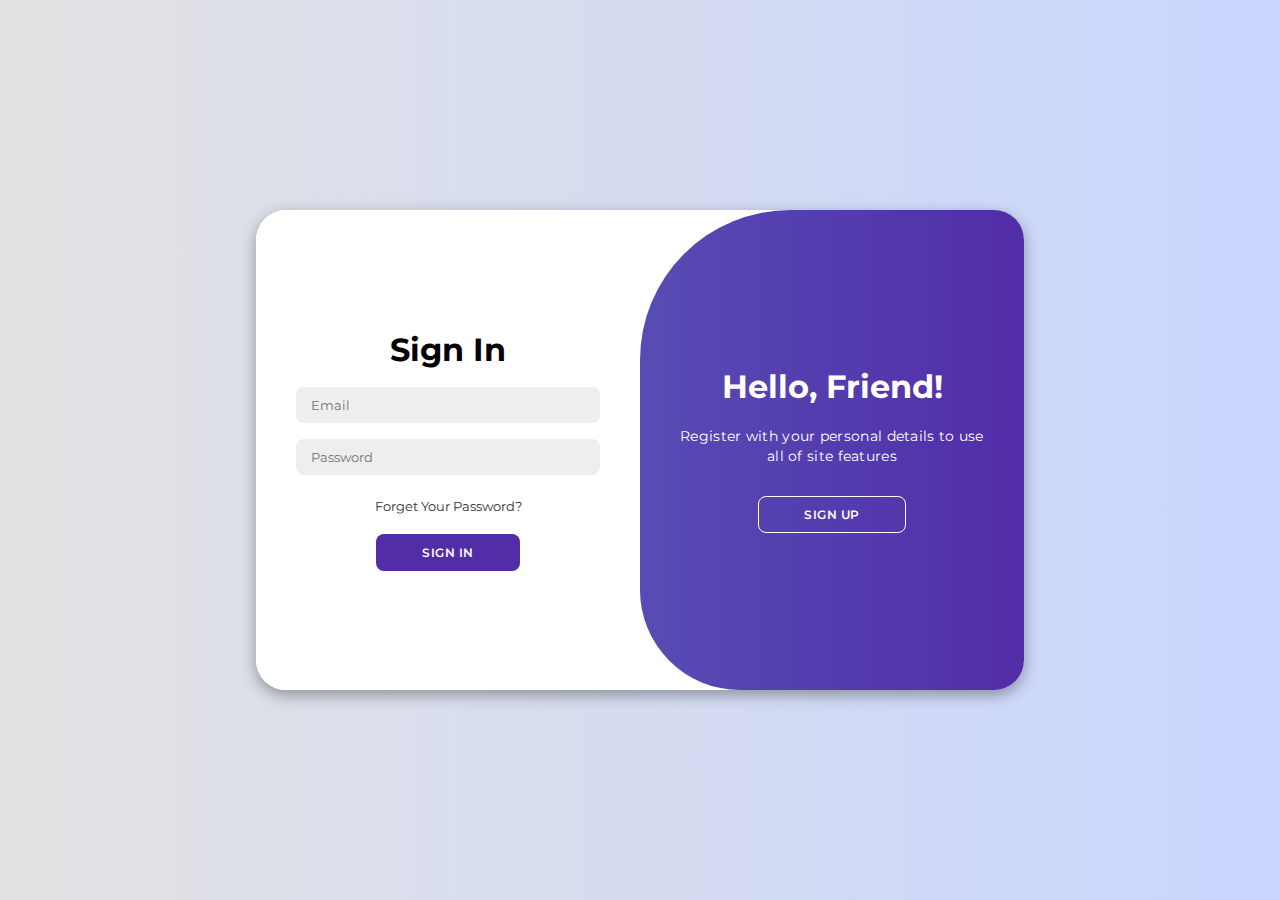
==== login.html @ 704b8b00 "Add files via upload" ====
<!DOCTYPE html>
<html lang="en">

<head>
    <meta charset="UTF-8">
    <meta name="viewport" content="width=device-width, initial-scale=1.0">
    <link rel="stylesheet" href="https://cdnjs.cloudflare.com/ajax/libs/font-awesome/6.4.2/css/all.min.css">
    <link rel="stylesheet" href="login.css">
    <title>Login Page</title>
</head>

<body>

    <div class="container" id="container">
        <div class="form-container sign-up">
            <form>
                <h1>Create Account</h1>
                <input type="text" placeholder="Name">
                <input type="email" placeholder="Email">
                <input type="password" placeholder="Password">
                <button>Sign Up</button>
            </form>
        </div>
        <div class="form-container sign-in">
            <form>
                <h1>Sign In</h1>
                <input type="email" placeholder="Email">
                <input type="password" placeholder="Password">
                <a href="#">Forget Your Password?</a>
                <button>Sign In</button>
            </form>
        </div>
        <div class="toggle-container">
            <div class="toggle">
                <div class="toggle-panel toggle-left">
                    <h1>Welcome Back!</h1>
                    <p>Enter your personal details to use all of site features</p>
                    <button class="hidden" id="login">Sign In</button>
                </div>
                <div class="toggle-panel toggle-right">
                    <h1>Hello, Friend!</h1>
                    <p>Register with your personal details to use all of site features</p>
                    <button class="hidden" id="register">Sign Up</button>
                </div>
            </div>
        </div>
    </div>

    <script src="login.js"></script>
</body>

</html>
---- login.css ----
@import url('https://fonts.googleapis.com/css2?family=Montserrat:wght@300;400;500;600;700&display=swap');

*{
    margin: 0;
    padding: 0;
    box-sizing: border-box;
    font-family: 'Montserrat', sans-serif;
}

body{
    background-color: #c9d6ff;
    background: linear-gradient(to right, #e2e2e2, #c9d6ff);
    display: flex;
    align-items: center;
    justify-content: center;
    flex-direction: column;
    height: 100vh;
}

.container{
    background-color: #fff;
    border-radius: 30px;
    box-shadow: 0 5px 15px rgba(0, 0, 0, 0.35);
    position: relative;
    overflow: hidden;
    width: 768px;
    max-width: 100%;
    min-height: 480px;
}

.container p{
    font-size: 14px;
    line-height: 20px;
    letter-spacing: 0.3px;
    margin: 20px 0;
}

.container span{
    font-size: 12px;
}

.container a{
    color: #333;
    font-size: 13px;
    text-decoration: none;
    margin: 15px 0 10px;
}

.container button{
    background-color: #512da8;
    color: #fff;
    font-size: 12px;
    padding: 10px 45px;
    border: 1px solid transparent;
    border-radius: 8px;
    font-weight: 600;
    letter-spacing: 0.5px;
    text-transform: uppercase;
    margin-top: 10px;
    cursor: pointer;
}

.container button.hidden{
    background-color: transparent;
    border-color: #fff;
}

.container form{
    background-color: #fff;
    display: flex;
    align-items: center;
    justify-content: center;
    flex-direction: column;
    padding: 0 40px;
    height: 100%;
}

.container input{
    background-color: #eee;
    border: none;
    margin: 8px 0;
    padding: 10px 15px;
    font-size: 13px;
    border-radius: 8px;
    width: 100%;
    outline: none;
}

.form-container{
    position: absolute;
    top: 0;
    height: 100%;
    transition: all 0.6s ease-in-out;
}

.form-container h1 {
    margin-bottom: 10px;
}

.sign-in{
    left: 0;
    width: 50%;
    z-index: 2;
}

.container.active .sign-in{
    transform: translateX(100%);
}

.sign-up{
    left: 0;
    width: 50%;
    opacity: 0;
    z-index: 1;
}

.container.active .sign-up{
    transform: translateX(100%);
    opacity: 1;
    z-index: 5;
    animation: move 0.6s;
}

@keyframes move{
    0%, 49.99%{
        opacity: 0;
        z-index: 1;
    }
    50%, 100%{
        opacity: 1;
        z-index: 5;
    }
}

.social-icons{
    margin: 20px 0;
}

.social-icons a{
    border: 1px solid #ccc;
    border-radius: 20%;
    display: inline-flex;
    justify-content: center;
    align-items: center;
    margin: 0 3px;
    width: 40px;
    height: 40px;
}

.toggle-container{
    position: absolute;
    top: 0;
    left: 50%;
    width: 50%;
    height: 100%;
    overflow: hidden;
    transition: all 0.6s ease-in-out;
    border-radius: 150px 0 0 100px;
    z-index: 1000;
}

.container.active .toggle-container{
    transform: translateX(-100%);
    border-radius: 0 150px 100px 0;
}

.toggle{
    background-color: #512da8;
    height: 100%;
    background: linear-gradient(to right, #5c6bc0, #512da8);
    color: #fff;
    position: relative;
    left: -100%;
    height: 100%;
    width: 200%;
    transform: translateX(0);
    transition: all 0.6s ease-in-out;
}

.container.active .toggle{
    transform: translateX(50%);
}

.toggle-panel{
    position: absolute;
    width: 50%;
    height: 100%;
    display: flex;
    align-items: center;
    justify-content: center;
    flex-direction: column;
    padding: 0 30px;
    text-align: center;
    top: 0;
    transform: translateX(0);
    transition: all 0.6s ease-in-out;
}

.toggle-left{
    transform: translateX(-200%);
}

.container.active .toggle-left{
    transform: translateX(0);
}

.toggle-right{
    right: 0;
    transform: translateX(0);
}

.container.active .toggle-right{
    transform: translateX(200%);
}
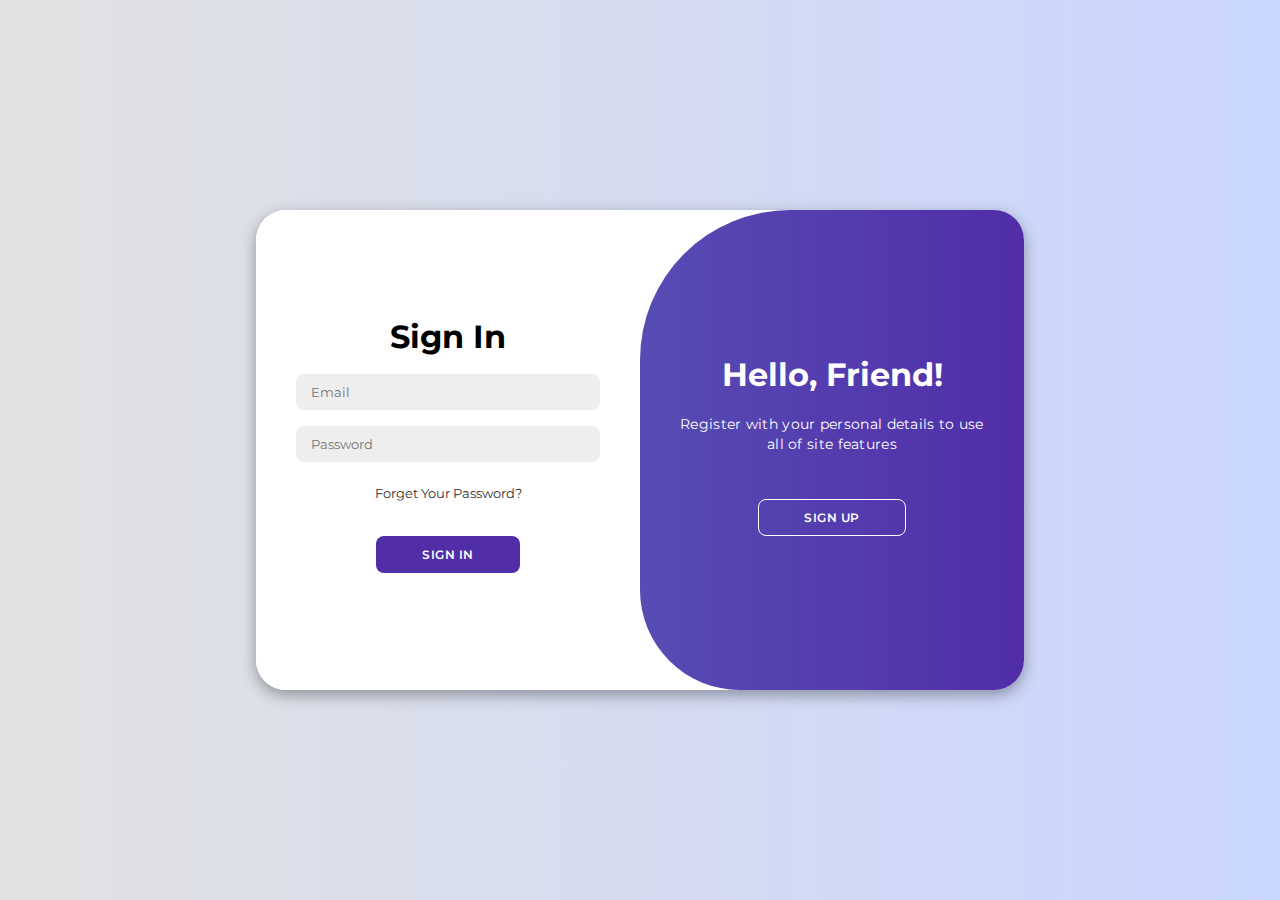
==== commit 0b70536b: "login.html" ====
--- a/login.html
+++ b/login.html
@@ -27,7 +27,7 @@
                 <input type="email" placeholder="Email">
                 <input type="password" placeholder="Password">
                 <a href="#">Forget Your Password?</a>
-                <button>Sign In</button>
+                <a href="index.html"><button>Sign In</button></a>
             </form>
         </div>
         <div class="toggle-container">
@@ -40,7 +40,7 @@
                 <div class="toggle-panel toggle-right">
                     <h1>Hello, Friend!</h1>
                     <p>Register with your personal details to use all of site features</p>
-                    <button class="hidden" id="register">Sign Up</button>
+                    <a href="index.html"><button class="hidden" id="register">Sign Up</button></a>
                 </div>
             </div>
         </div>
@@ -49,4 +49,4 @@
     <script src="login.js"></script>
 </body>
 
-</html>+</html>
